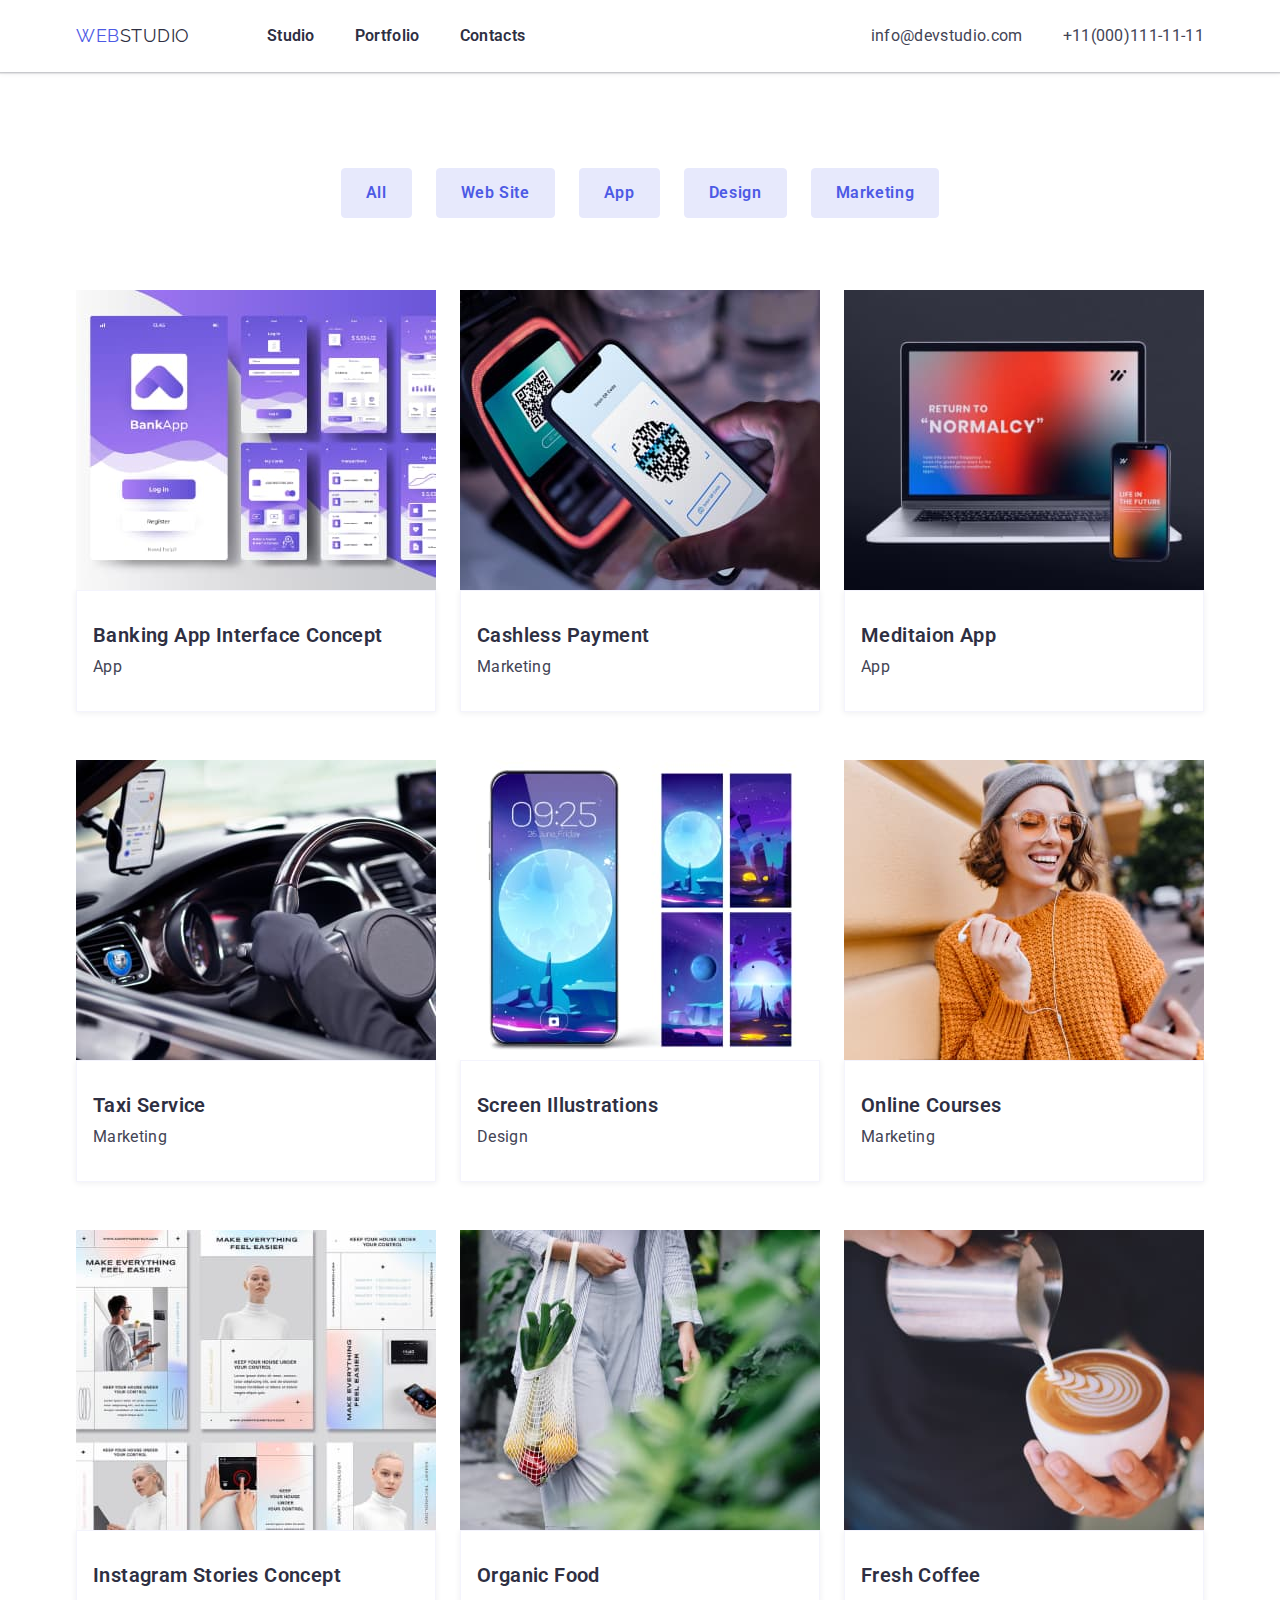
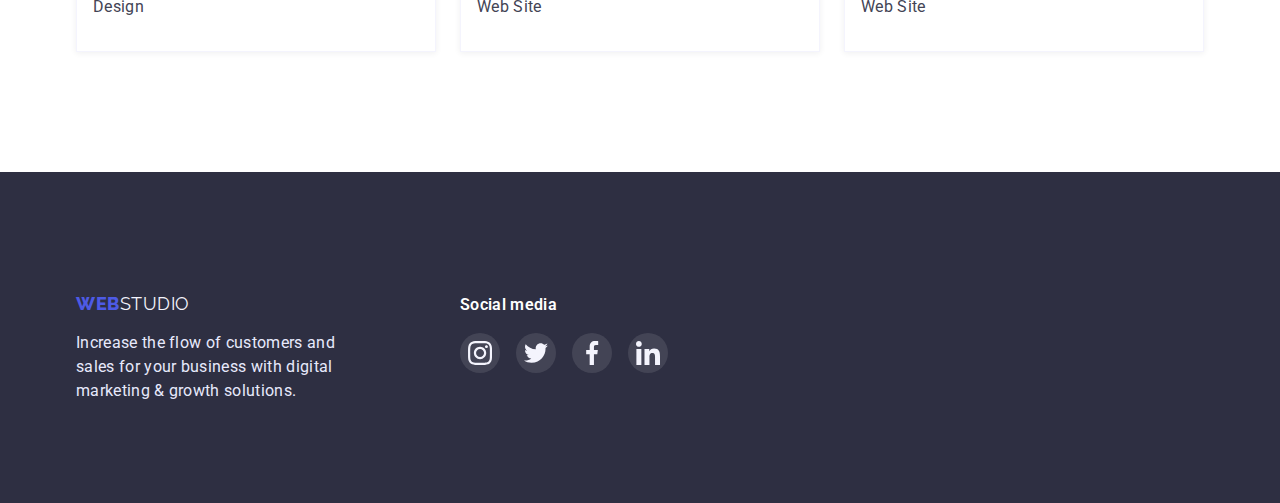
==== portfolio.html @ 5d1cfb2c "Initial commit" ====
<!DOCTYPE html>
<html lang="en">
<head>
    <meta charset="UTF-8">
    <meta http-equiv="X-UA-Compatible" content="IE=edge">
    <meta name="viewport" content="width=device-width, initial-scale=1.0">
    <title>Portfolio</title>
    <link href="https://fonts.googleapis.com/css2?family=Raleway:wght@700&family=Roboto:wght@400;500;700;900&display=swap" rel="stylesheet">
    <link rel="stylesheet" href="https://cdn.jsdelivr.net/npm/modern-normalize@1.1.0/modern-normalize.min.css">
    <link rel="stylesheet" href="./css/styles.css">
</head>
<body>
    <header class="header-page">
        <div class="container page-header-container">
            <nav class="nav">
                <a href="index.html" class="logo"><span class="logo-web">WEB</span>STUDIO</a>
                <ul class="site-nav list">
                    <li class="navigation"><a href="./index.html" class="link current">Studio</a></li>
                    <li class="navigation"><a href="./portfolio.html" class="link">Portfolio</a></li>
                    <li class="navigation"><a href=""class="link">Contacts</a></li>
                </ul>
            </nav>
            <ul class="contact list">
                <li class="adress"><a href="mailto:info@devstudio.com" class="contacts">info@devstudio.com</a></li>
                <li class="adress"><a href="tel:+11(000)111-11-11" class="contacts">+11(000)111-11-11</a></li>
            </ul>
        </div>
    </header>
    <main>
        <section class="section-portfolio">
            <div class="container">
                <ul class="button-nav list">
                    <li class="prim">
                        <button type="button" class="button prim">All</button>
                    </li>
                    <li class="prim">
                        <button type="button" class="button prim">Web Site</button>
                    </li>
                    <li class="prim">
                        <button type="button" class="button prim">App</button>
                    </li>
                    <li class="prim">
                        <button type="button" class="button prim">Design</button>
                    </li>
                    <li class="prim">
                        <button type="button" class="button prim">Marketing</button>
                    </li>
                </ul>
        
                <ul class="cards-img list">
                    <li class="cards">
                        <a href="" class="portfolio-link">
                            <img class="portfolio-images" src="./images/img (1).jpg" alt="Banking App Interface Concept" width="360" height="300"/>
                            <div class="cards-portfolio">
                                <h3 class="title">Banking App Interface Concept</h3>
                                <p class="text">App</p>
                            </div>
                        </a>
                    </li>
                    <li class="cards">
                        <a href="" class="portfolio-link">
                            <img class="portfolio-images" src="./images/img (2).jpg" alt="Cashless Payment" width="360" height="300"/>
                            <div class="cards-portfolio">
                                <h3 class="title">Cashless Payment</h3>
                                <p class="text">Marketing</p>
                            </div>    
                        </a>
                    </li>
                    <li class="cards">
                        <a href="" class="portfolio-link">
                            <img class="portfolio-images" src="./images/img (3).jpg" alt="Meditaion App" width="360" height="300"/>
                            <div class="cards-portfolio">
                                <h3 class="title">Meditaion App</h3>
                                <p class="text">App</p>
                            </div>
                        </a>
                    </li>
                    <li class="cards">
                        <a href="" class="portfolio-link">
                            <img class="portfolio-images" src="./images/img (4).jpg" alt="Taxi Service" width="360" height="300"/>
                            <div class="cards-portfolio">
                                <h3 class="title">Taxi Service</h3>
                                <p class="text">Marketing</p>
                            </div>
                        </a>
                    </li>
                    <li class="cards">
                        <a href="" class="portfolio-link">
                            <img class="portfolio-images" src="./images/img (5).jpg" alt="Screen Illustrations" width="360" height="300"/>
                            <div class="cards-portfolio">
                                <h3 class="title">Screen Illustrations</h3>
                                <p class="text">Design</p>
                            </div>    
                        </a>
                    </li>
                    <li class="cards">
                        <a href="" class="portfolio-link">
                            <img class="portfolio-images" src="./images/img (6).jpg" alt="Online Courses" width="360" height="300"/>
                            <div class="cards-portfolio">
                                <h3 class="title">Online Courses</h3>
                                <p class="text">Marketing</p>
                            </div>
                        </a>
                    </li>
                    <li class="cards">
                        <a href="" class="portfolio-link">
                            <img class="portfolio-images" src="./images/img (7).jpg" alt="Instagram Stories Concept" width="360" height="300"/>
                            <div class="cards-portfolio">
                                <h3 class="title">Instagram Stories Concept</h3>
                                <p class="text">Design</p>
                            </div>
                        </a>
                    </li>
                    <li class="cards">
                        <a href="" class="portfolio-link">
                            <img class="portfolio-images" src="./images/img (8).jpg" alt="Organic Food" width="360" height="300"/>
                            <div class="cards-portfolio">
                                <h3 class="title">Organic Food</h3>
                                <p class="text">Web Site</p>
                            </div>    
                        </a>
                    </li>
                    <li class="cards">
                        <a href="" class="portfolio-link">
                            <img class="portfolio-images" src="./images/img (9).jpg" alt="Fresh Coffee" width="360" height="300"/>
                            <div class="cards-portfolio">
                                <h3 class="title">Fresh Coffee</h3>
                                <p class="text">Web Site</p>
                            </div>    
                        </a>
                    </li>
                </ul>
            </div>
        </section>
    </main>
    <!--Footer-->
    <footer class="footer">
        <div class="footer-position container">
            <div>
                <a href="index.html" class="logo-footer"><span class="logo-web-footer">WEB</span>STUDIO</a>
                <p class="footer-text">
                    Increase the flow of customers and sales for your business with digital marketing & growth solutions.
                </p>
            </div>
        
            <div class="footer-link"> 
                <h4 class="social-media">Social media</h4>
                <ul class="footer-media list">
                    <li class="footer-list-item">
                        <a href class="footer-list-link">
                            <svg class="footer-list-icon" width="24" height="24">
                                <use href="./images/icons.svg#icon-instagram"></use>
                            </svg>
                        </a>
                    </li>
                    <li class="footer-list-item">
                        <a href class="footer-list-link">
                            <svg class="footer-list-icon" width="24" height="24">
                                <use href="./images/icons.svg#icon-twitter"></use>
                            </svg>
                        </a>
                    </li>
                    <li class="footer-list-item">
                        <a href class="footer-list-link">
                            <svg class="footer-list-icon" width="24" height="24">
                                <use href="./images/icons.svg#icon-facebook"></use>
                            </svg>
                        </a>
                    </li>
                    <li class="footer-list-item">
                        <a href class="footer-list-link">
                            <svg class="footer-list-icon" width="24" height="24">
                                <use href="./images/icons.svg#icon-linkedin"></use>
                            </svg>
                        </a>
                    </li>
                </ul>
            </div>
        </div>
    </footer>
    </div>
</body>
</html>
---- css/styles.css ----
:root {
    --primary-text-color:#434455;
    --navy-blue-color:#2E2F42;
    --accent-color:#4D5AE5;
    --primary-bg-color:#FFFFFF;
    --cloud-color: #F4F4FD;
    --color-button: #404BBF;
    --color-conflower: #E7E9FC;
    --color-slate: #8E8F99;
}
h1,h2,h3,p {
    margin-bottom: 0;
    margin-top: 0;
}
ul {
    margin-bottom: 0;
    margin-top: 0;
    padding-left: 0;
}
.botton {
    cursor: pointer;
}
body {
    background-color: var(--primary-bg-color);
    color: var(--primary-text-color);
    font-family: Roboto, sans-serif;
}
.container {
    width: 1158px;
    padding-left: 15px;
    padding-right: 15px;
    margin-left: auto;
    margin-right: auto;
}
.header-page {
    padding-top: 24px;
    padding-bottom: 24px;
    box-shadow: 0px 2px 1px rgba(46, 47, 66, 0.08), 0px 1px 1px rgba(46, 47, 66, 0.16), 0px 1px 6px rgba(46, 47, 66, 0.08);
}
.page-header-container {
    display: flex;
    align-items: center;
    justify-content: space-between;
}
.nav {
    display: flex;
    align-items: center;
}
.site-nav {
    display: flex;
    align-items: center;
}
.navigation:not(:last-child) {
    margin-right: 40px;
}
.adress:not(:last-child) {
    margin-right: 40px;
}
.contact {
    display: flex;
    margin-left: auto;
}
.logo {
    color: var(--navy-blue-color);
    font-family: Raleway, sans-serif;
    font-size: 18px;
    line-height: 1.33;
    letter-spacing: 0.03em;
    text-decoration: none;
    margin-right: 77px;
}
.logo-web {
    color: var(--accent-color);
    font-family: Raleway, sans-serif;
    font-size: 18px;
    line-height: 1.33;
    letter-spacing: 0.03em;
}
.list {
    list-style: none;
}
.img {
    display: block;
}
.site-nav .link {
    color: var(--navy-blue-color);
    text-decoration: none;
    font-weight: 600;
    font-size: 16px;
    line-height: 1.5;
    letter-spacing: 0.02em;
}
.site-nav .link:hover,
.site-nav .link:focus {
    color: var(--primary-text-color);
    font-weight: 600;
    font-size: 16px;
    line-height: 1.5;
    text-decoration: none;
    letter-spacing: 0.02em;
}
.site-nav .link:active {
    color: var(--accent-color);
    font-weight: 600;
    font-size: 16px;
    line-height: 1.5;
    text-decoration: none;
    letter-spacing: 0.02em;

}
.contact .contacts {
    color: var(--primary-text-color);
    text-decoration: none;
    font-weight: 400;
    font-size: 16px;
    line-height: 1.5;
    letter-spacing: 0.02em;
}
.contact .contacts:hover,
.contact .contacts:focus {
    color: var(--primary-text-color);
    text-decoration: none;
    font-weight: 400;
    font-size: 16px;
    line-height: 1.5;
    letter-spacing: 0.02em;
}
.contact .contacts:active {
    color: var(--accent-color);
    text-decoration: none;
    font-weight: 400;
    font-size: 16px;
    line-height: 1.5;
    letter-spacing: 0.02em;
}
.hero {
    text-align: center;
    padding-top: 192px;
    padding-bottom: 192px;
    height: 603px;
    max-width: 1600px;
    margin-left: auto;
    margin-right: auto;
    background-image: linear-gradient(rgba(46, 47, 66, 0.7), rgba(46, 47, 66, 0.7)),
    url(../images/people-office\ 1.jpg);
    background-position: center;
    background-repeat: no-repeat;
    background-size: auto;
    background-color: var(--navy-blue-color);
}

.hero-title {
    color: var(--primary-bg-color);
    font-weight: 600;
    font-size: 56px;
    line-height: 1.07;
    letter-spacing: 0.02em;
    margin-bottom: 48px;
}
.button.primary {
    background-color: var(--accent-color);
    color: var(--primary-bg-color);
    font-weight: 600;
    font-size: 16px;
    line-height: 1.19;
    align-items: center;
    letter-spacing: 0.04em;
    font-family: inherit;
    border-radius: 4px;
    padding: 16px 32px;
    min-width: 170px;
    display: inline-block;
    border: 1px solid transparent;
}
.button.primary:hover,
.button.primary:focus {
    background-color: var(--accent-color);
    color: var(--primary-bg-color);
    font-weight: 600;
    font-size: 16px;
    line-height: 1.19;
    align-items: center;
    letter-spacing: 0.04em;
    font-family: inherit
}
.button.primary:active {
    background: var(--color-button);
    color: var(--primary-bg-color);
    font-weight: 600;
    font-size: 16px;
    line-height: 1.19;
    align-items: center;
    letter-spacing: 0.04em;
    font-family: inherit
}
.section-team {
    background:var(--cloud-color);
    padding-top: 120px;
    padding-bottom: 120px;
}
.title {
    font-weight: 600;
    font-size: 20px;
    line-height: 1.2;
    letter-spacing: 0.02em;
    color: var(--navy-blue-color);
    margin-bottom: 8px;
}
.section-placeholder {
    padding-bottom: 120px;
}
.section-benefits .title {
    color: var(--navy-blue-color);
    font-weight: 600;
    font-size: 20px;
    line-height: 1.2;
    letter-spacing: 0.02em;
}
.section-benefits {
    padding-top: 120px;
    padding-bottom: 120px;
    display: flex;
    justify-content: space-between;
    flex-wrap: wrap;
}
.section-title {
    color: var(--navy-blue-color);
    font-weight: 600;
    font-size: 36px;
    line-height: 1.11;
    text-align: center;
    letter-spacing: 0.02em;
    text-transform: capitalize;
    padding-bottom: 72px;
}
.card-text-title {
    padding-top: 32px;
    padding-bottom: 32px;
    padding-left: 16px;
    padding-right: 16px;
    background:var(--primary-bg-color);
    border-radius: 0px 0px 4px 4px;

}
.our-team {
    box-shadow: 0px 1px 6px rgba(46, 47, 66, 0.08), 0px 1px 1px rgba(46, 47, 66, 0.16), 0px 2px 1px rgba(46, 47, 66, 0.08);
}
.placeholder {
    display: flex;
    justify-content: space-between;  
}
.examples {
    display: flex;
    flex-wrap: wrap;
    border: 1px solid var(--color-conflower);
}
.feature-list {
    display: flex;
    flex-wrap: wrap;
    column-gap: 24px;
}

.benefits {
    display: flex;
    column-gap: 24px;
}
.item {
    flex-basis: calc((100% - 72px) / 4);
}

.benefits .title {
    align-items: center;
}

.benefits .title,
.feature-list .title {
    color: var(--navy-blue-color);
    font-weight: 600;
    font-size: 20px;
    line-height: 1.2;
    letter-spacing: 0.02em;
}
.feature-list .title {
    text-align: center;
}
.item-icon-benefits {
    display: flex;
    align-items: center;
    justify-content: center;
    width: 264px;
    height: 112px;
    background: var(--cloud-color);
    border-radius: 4px;
    margin-bottom: 8px;
}

.benefits .text,
.feature-list .text {
    color: var(--primary-text-color);
    font-weight: 400;
    font-size: 16px;
    line-height: 1.5;
    letter-spacing: 0.02em;
}
.feature-list .text {
    text-align: center;
}
.social-list-link {
    display: flex;
    justify-content: center;
    align-items: center;
    width: 40px;
    height: 40px;
    border-radius: 50%;
    background-color: var(--accent-color);
}
.social-list {
    display: flex;
    justify-content:center;
    gap: 24px;
}
.social-list-icon {
    fill: var(--cloud-color);
}
.text-card {
    font-weight: 400;
    font-size: 16px;
    line-height: 1.5;
    text-align: center;
    letter-spacing: 0.02em;
    color: var(--primary-text-color);
    margin-bottom: 12px;
}
.cards-img {
    display: flex;
    flex-wrap: wrap;
    margin-top: -48px;
    margin-left: -24px;
}
.cards {
    flex-basis: calc(100%/3 - 48px);
    margin-top: 48px;
    margin-left: 24px;
}
.portfolio-link:hover,
.portfolio-link:focus {
    box-shadow: 0px 1px 6px rgba(46, 47, 66, 0.08);
}
.cards-portfolio {
    padding-top: 32px;
    padding-bottom: 32px;
    padding-left: 16px;
    background:var(--primary-bg-color);
    border: 0.5px solid #F4F4FD;
    box-shadow: 0px 1px 6px rgba(46, 47, 66, 0.08);
}
.portfolio-link {
    text-decoration: none;
    display: block;
}
.portfolio-images,
.studio-images {
    display: block;
}
.cards-img .title {
    color: var(--navy-blue-color);
    font-weight: 600;
    font-size: 20px;
    line-height: 1.2;
    letter-spacing: 0.02em;
} 
.cards-img .text {
    color: var(--primary-text-color);
    font-weight: 400;
    font-size: 16px;
    line-height: 1.5;
    letter-spacing: 0.02em;
}
.section-portfolio {
    padding-top: 96px;
    padding-bottom: 120px;
}
.button-nav {
    display: flex;
    text-align: center;
    justify-content: center;
    margin-bottom: 72px;
}
.prim:not(:last-child) {
    margin-right: 24px;
}
.button.prim {
    background-color: var(--color-conflower);
    color: var(--accent-color);
    font-weight: 600;
    font-size: 16px;
    line-height: 1.5;
    letter-spacing: 0.04em;
    border-radius: 4px;
    padding: 12px 24px;
    min-width: 69px;
    display: inline-block;
    text-align: center;
    border: 1px solid var(--color-conflower);
}
.button.prim:hover,
.button.prim:focus {
    background-color: var(--accent-color);
    color: var(--primary-bg-color);
    font-weight: 600;
    font-size: 16px;
    line-height: 1.5;
    letter-spacing: 0.04em;
    border: 1px solid transparent;
    box-shadow: 0px 3px 1px rgba(0, 0, 0, 0.1), 0px 2px 1px rgba(0, 0, 0, 0.08), 0px 2px 2px rgba(0, 0, 0, 0.12);
}

.customers {
    padding-top: 120px;
    padding-bottom: 120px;
}
.customers-title {
    font-weight: 700;
    font-size: 36px;
    line-height: 1.17;
    text-align: center;
    letter-spacing: 0.03em;
    color: var(--navy-blue-color);
    margin-bottom: 72px;
}
.customers-items {
    display: flex;
    justify-content:center;
    gap: 24px;
}
.customers-items-icons {
    display: flex;
    align-items: center;
    justify-content: center;
    width: 168px;
    height: 88px;
    border: 1px solid var(--color-slate);
    border-radius: 4px;
}
.customers-items-icons:hover,
.customers-items-icons:focus {
    display: flex;
    align-items: center;
    justify-content: center;
    width: 168px;
    height: 88px;
    outline: 1px solid var(--accent-color);
    border-radius: 4px;
}
.customers-icons {
    fill: currentColor;
}
.customers-icons:hover,
.customers-icons:focus {
    fill: var(--accent-color);
}

.footer {
    background-color: var(--navy-blue-color);
    padding-top: 100px;
    padding-bottom: 100px;
}
.logo-footer {
    color: var(--cloud-color);
    font-family: Raleway, sans-serif;
    font-size: 18px;
    line-height: 1.16;
    text-decoration: none;
    letter-spacing: 0.03em;
    margin-bottom: 16px;
    display: block;
}
.logo-web-footer {
    color: var(--accent-color);
    font-family: Raleway, sans-serif;
    font-weight: 800;
    font-size: 18px;
    line-height: 1.16;
    letter-spacing: 0.03em;
    margin-bottom: 16px;
}
.footer-text {
    color: var(--color-conflower);
    font-weight: 400;
    font-size: 16px;
    line-height: 1.5;
    letter-spacing: 0.02em;
    width: 264px;
    margin-right: 120px;
}
.footer-position {
    display: flex;
    align-items: baseline;
    
}   
.social-media {
    font-family: 'Roboto';
    font-style: normal;
    font-weight: 600;
    font-size: 16px;
    line-height: 1.5;
    letter-spacing: 0.02em;
    color: var(--primary-bg-color);
    margin-bottom: 16px;

}
.footer-media {
    display: flex;
    justify-content: space-between;
    gap: 16px;
}
.footer-list-icon {
    fill: var(--cloud-color);
}
.footer-list-link {
    display: flex;
    justify-content: center;
    align-items: center;
    width: 40px;
    height: 40px;
    border-radius: 50%;
    background-color: #FFFFFF1A;
}
.footer-list-icon:hover,
.footer-list-icon:focus {
    fill: var(--cloud-color);
}
.footer-list-link:hover,
.footer-list-link:focus {
    display: flex;
    justify-content: center;
    align-items: center;
    width: 40px;
    height: 40px;
    border-radius: 50%;
    background-color: #31D0AA;
}
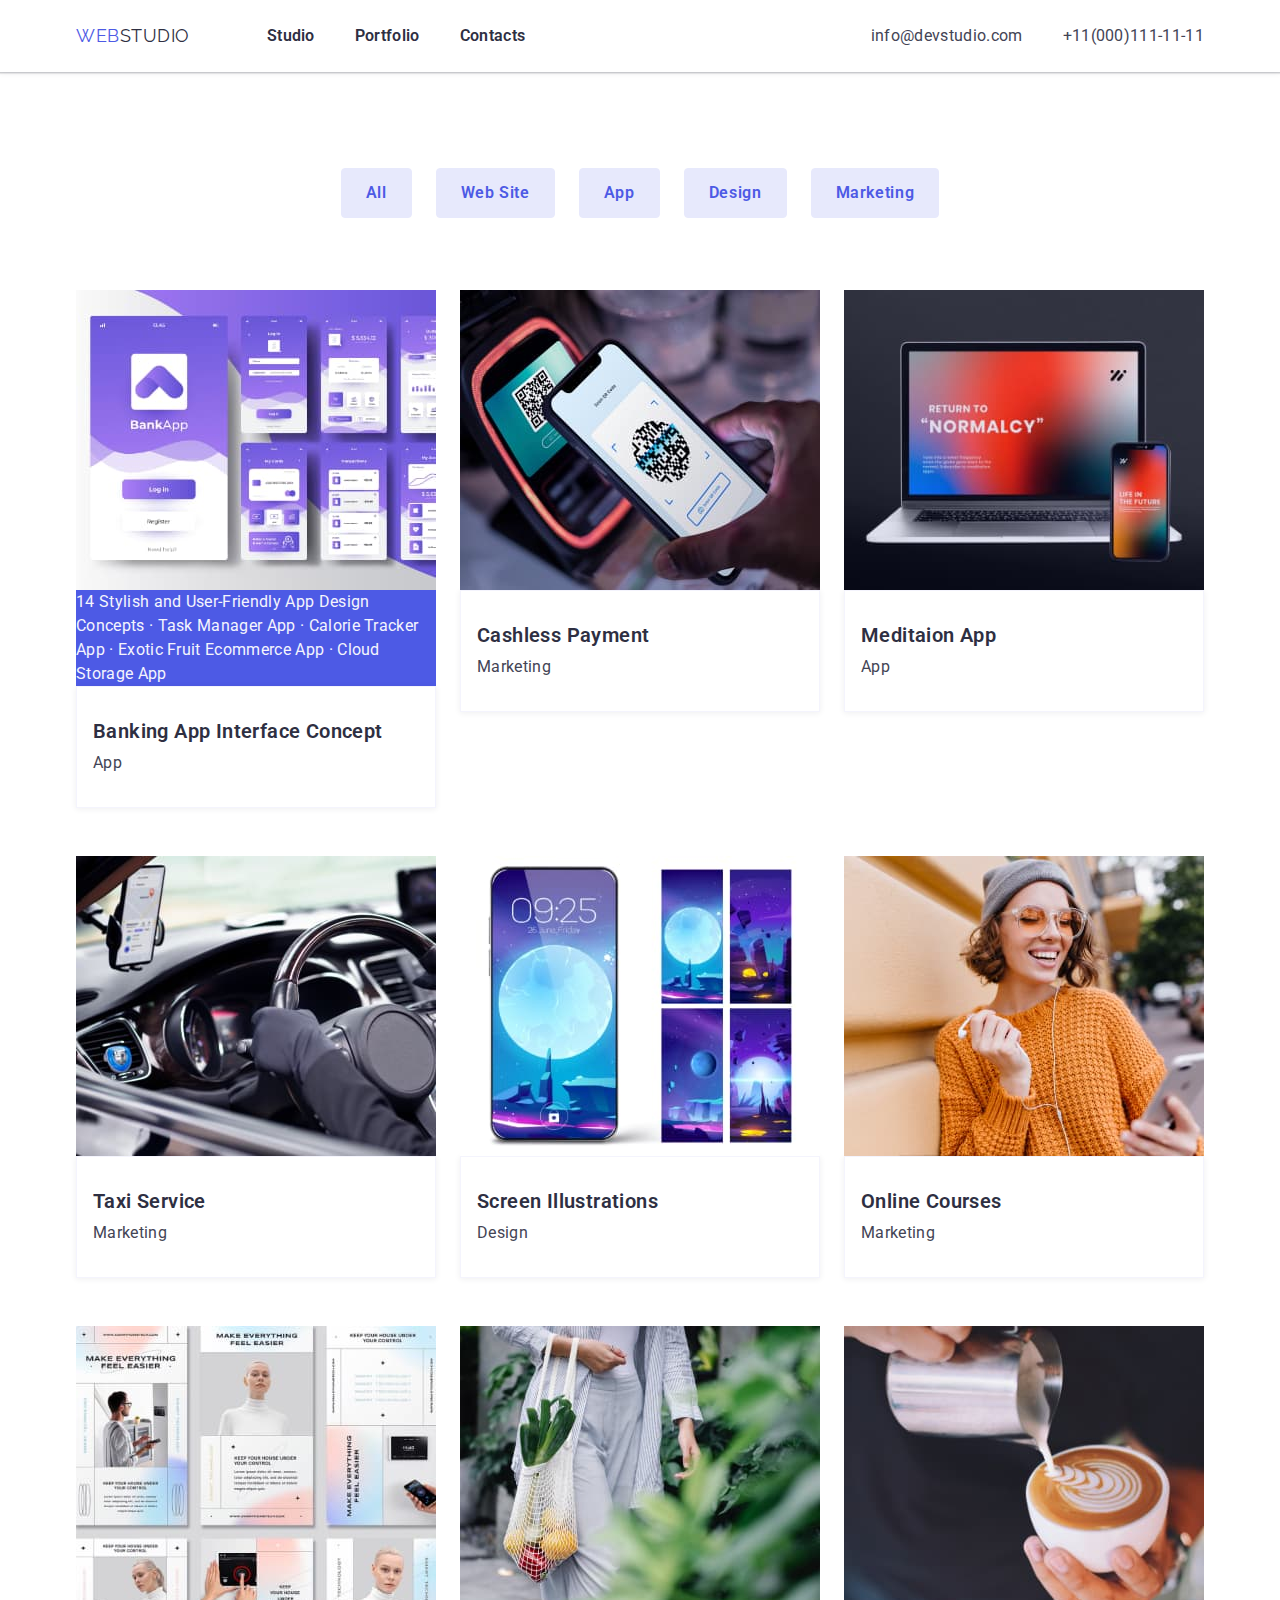
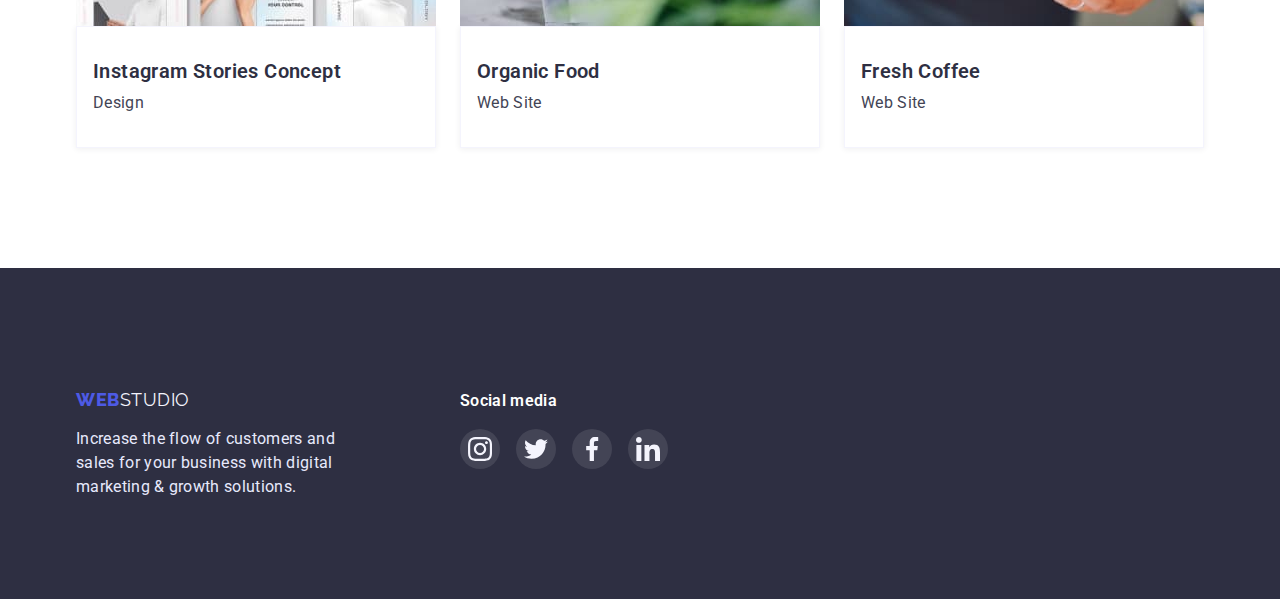
==== commit 000248e3: "overlay" ====
--- a/portfolio.html
+++ b/portfolio.html
@@ -51,6 +51,9 @@
                     <li class="cards">
                         <a href="" class="portfolio-link">
                             <img class="portfolio-images" src="./images/img (1).jpg" alt="Banking App Interface Concept" width="360" height="300"/>
+                            <p class="overlay">
+                                14 Stylish and User-Friendly App Design Concepts · Task Manager App · Calorie Tracker App · Exotic Fruit Ecommerce App · Cloud Storage App
+                            </p>
                             <div class="cards-portfolio">
                                 <h3 class="title">Banking App Interface Concept</h3>
                                 <p class="text">App</p>
--- a/css/styles.css
+++ b/css/styles.css
@@ -89,6 +89,7 @@
     font-size: 16px;
     line-height: 1.5;
     letter-spacing: 0.02em;
+    transition: transform 250ms cubic-bezier(0.4, 0, 0.2, 1);
 }
 .site-nav .link:hover,
 .site-nav .link:focus {
@@ -115,6 +116,8 @@
     font-size: 16px;
     line-height: 1.5;
     letter-spacing: 0.02em;
+    transition: transform 250ms cubic-bezier(0.4, 0, 0.2, 1);
+
 }
 .contact .contacts:hover,
 .contact .contacts:focus {
@@ -171,7 +174,9 @@
     min-width: 170px;
     display: inline-block;
     border: 1px solid transparent;
-}
+    transition: transform 250ms cubic-bezier(0.4, 0, 0.2, 1);
+}
+
 .button.primary:hover,
 .button.primary:focus {
     background-color: var(--accent-color);
@@ -342,6 +347,11 @@
     margin-top: 48px;
     margin-left: 24px;
 }
+.portfolio-link {
+    text-decoration: none;
+    display: block;
+    transition: transform 250ms cubic-bezier(0.4, 0, 0.2, 1);
+}
 .portfolio-link:hover,
 .portfolio-link:focus {
     box-shadow: 0px 1px 6px rgba(46, 47, 66, 0.08);
@@ -354,13 +364,21 @@
     border: 0.5px solid #F4F4FD;
     box-shadow: 0px 1px 6px rgba(46, 47, 66, 0.08);
 }
-.portfolio-link {
-    text-decoration: none;
-    display: block;
-}
+
 .portfolio-images,
 .studio-images {
     display: block;
+}
+.overlay {
+    background-color: var(--accent-color);
+    font-family: 'Roboto';
+    font-style: normal;
+    font-weight: 400;
+    font-size: 16px;
+    line-height: 1.5;
+    letter-spacing: 0.02em;
+    color: var(--cloud-color);
+
 }
 .cards-img .title {
     color: var(--navy-blue-color);
@@ -402,6 +420,7 @@
     display: inline-block;
     text-align: center;
     border: 1px solid var(--color-conflower);
+    transition: transform 250ms cubic-bezier(0.4, 0, 0.2, 1);
 }
 .button.prim:hover,
 .button.prim:focus {
@@ -441,6 +460,7 @@
     height: 88px;
     border: 1px solid var(--color-slate);
     border-radius: 4px;
+    transition: transform 250ms cubic-bezier(0.4, 0, 0.2, 1);
 }
 .customers-items-icons:hover,
 .customers-items-icons:focus {
@@ -454,6 +474,7 @@
 }
 .customers-icons {
     fill: currentColor;
+    transition: transform 250ms cubic-bezier(0.4, 0, 0.2, 1);
 }
 .customers-icons:hover,
 .customers-icons:focus {
@@ -516,6 +537,8 @@
 }
 .footer-list-icon {
     fill: var(--cloud-color);
+    transition: transform 250ms cubic-bezier(0.4, 0, 0.2, 1);
+    
 }
 .footer-list-link {
     display: flex;
@@ -525,6 +548,7 @@
     height: 40px;
     border-radius: 50%;
     background-color: #FFFFFF1A;
+    transition: transform 250ms cubic-bezier(0.4, 0, 0.2, 1);
 }
 .footer-list-icon:hover,
 .footer-list-icon:focus {
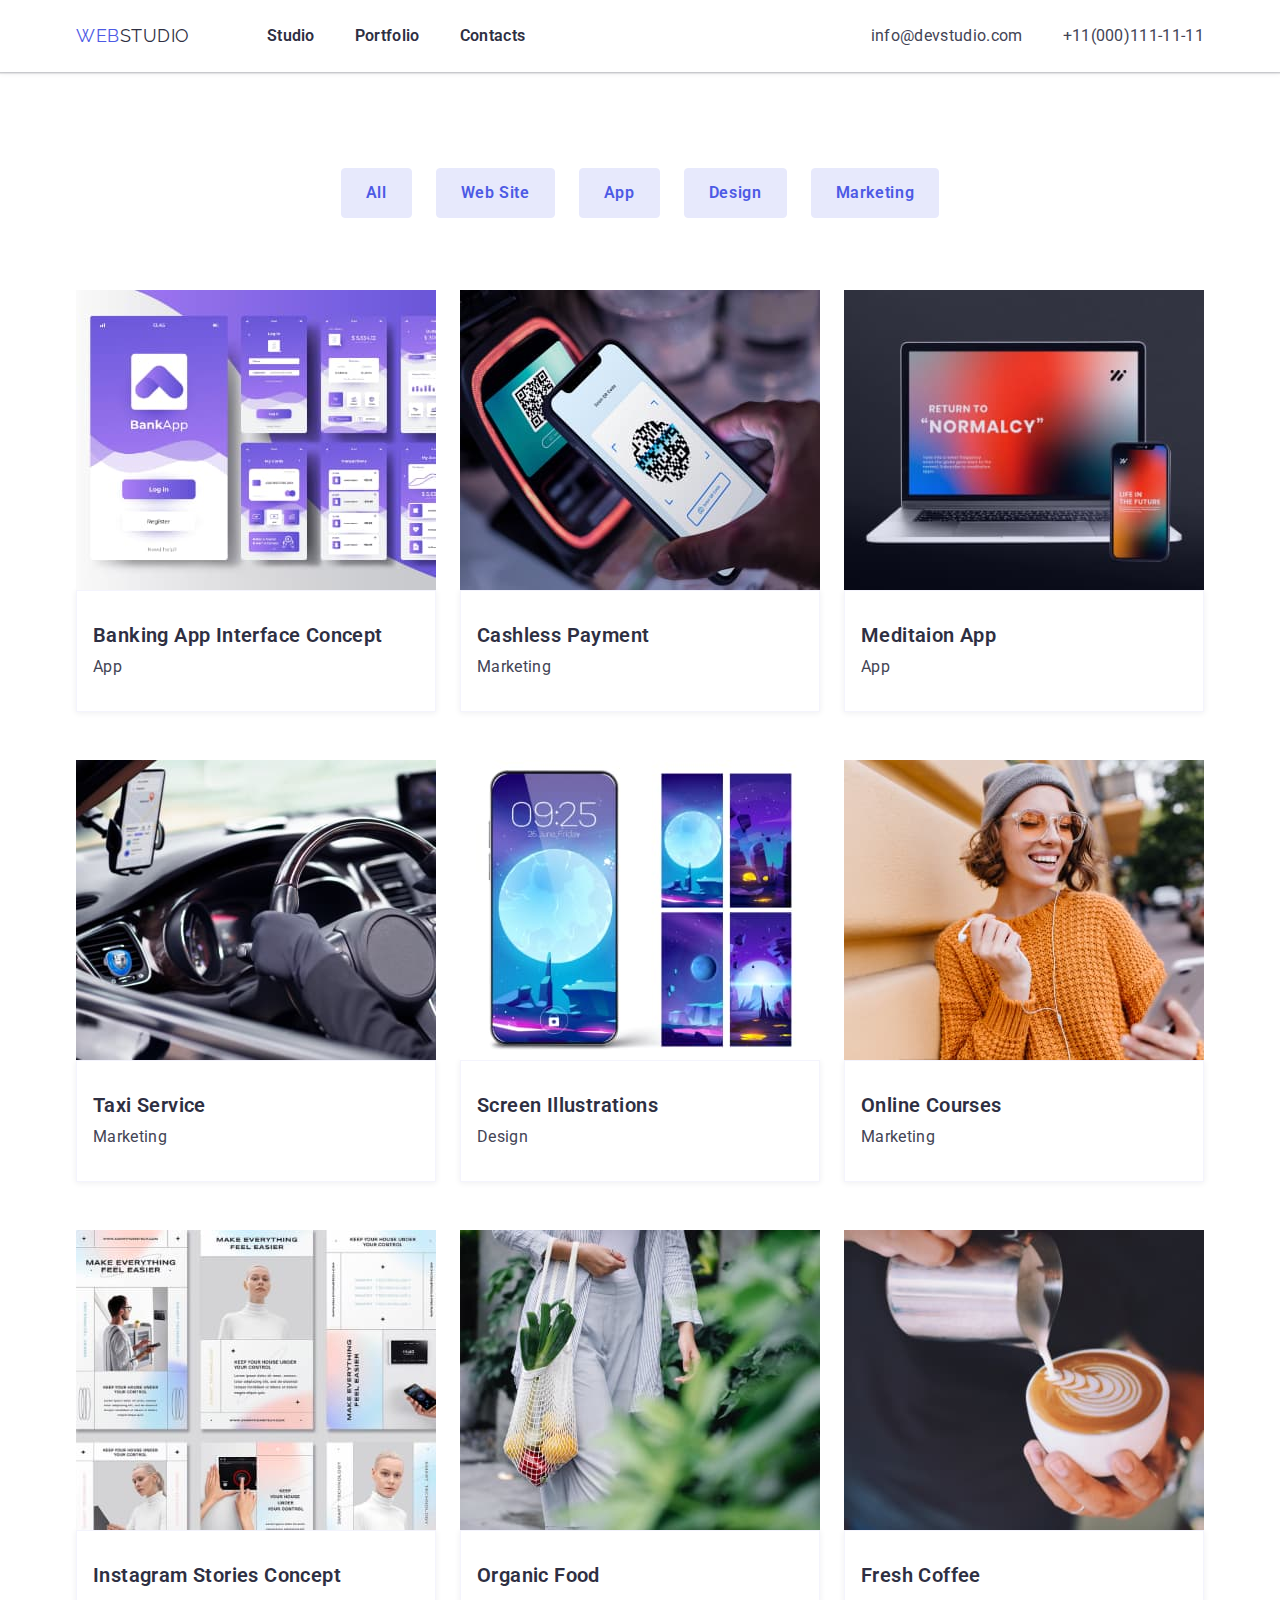
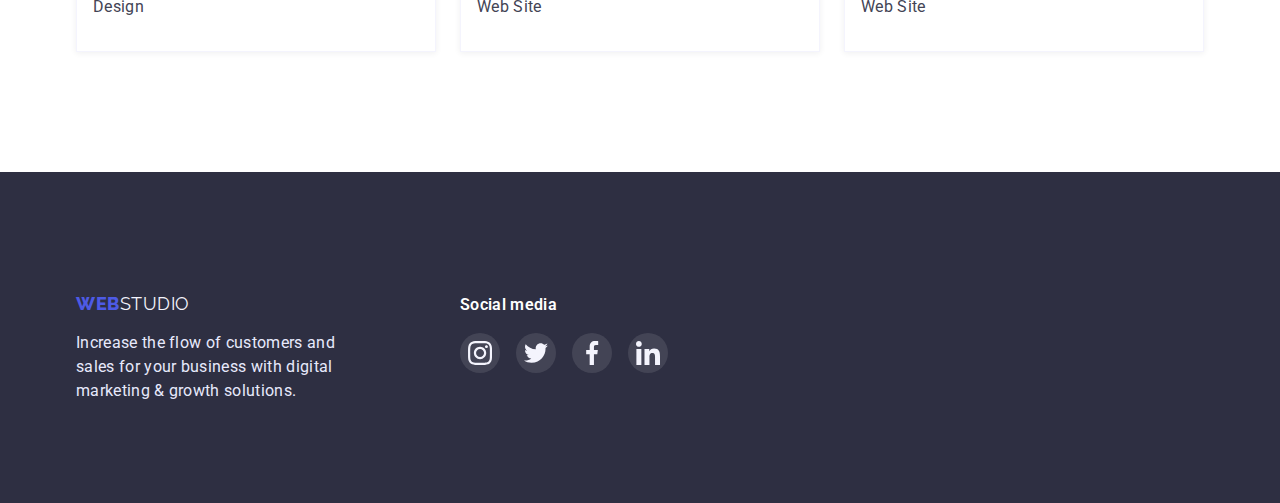
==== commit 8226b4a3: "overlay" ====
--- a/portfolio.html
+++ b/portfolio.html
@@ -50,10 +50,12 @@
                 <ul class="cards-img list">
                     <li class="cards">
                         <a href="" class="portfolio-link">
-                            <img class="portfolio-images" src="./images/img (1).jpg" alt="Banking App Interface Concept" width="360" height="300"/>
-                            <p class="overlay">
-                                14 Stylish and User-Friendly App Design Concepts · Task Manager App · Calorie Tracker App · Exotic Fruit Ecommerce App · Cloud Storage App
-                            </p>
+                            <div class="portfolio-img-wrapper">
+                                <img class="portfolio-images" src="./images/img (1).jpg" alt="Banking App Interface Concept" width="360" height="300"/>
+                                <p class="overlay">
+                                    14 Stylish and User-Friendly App Design Concepts · Task Manager App · Calorie Tracker App · Exotic Fruit Ecommerce App · Cloud Storage App
+                                </p>
+                            </div>
                             <div class="cards-portfolio">
                                 <h3 class="title">Banking App Interface Concept</h3>
                                 <p class="text">App</p>
@@ -62,7 +64,12 @@
                     </li>
                     <li class="cards">
                         <a href="" class="portfolio-link">
-                            <img class="portfolio-images" src="./images/img (2).jpg" alt="Cashless Payment" width="360" height="300"/>
+                            <div class="portfolio-img-wrapper">
+                                <img class="portfolio-images" src="./images/img (2).jpg" alt="Cashless Payment" width="360" height="300"/>
+                                <p class="overlay">
+                                    14 Stylish and User-Friendly App Design Concepts · Task Manager App · Calorie Tracker App · Exotic Fruit Ecommerce App · Cloud Storage App
+                                </p>
+                            </div>
                             <div class="cards-portfolio">
                                 <h3 class="title">Cashless Payment</h3>
                                 <p class="text">Marketing</p>
@@ -71,7 +78,12 @@
                     </li>
                     <li class="cards">
                         <a href="" class="portfolio-link">
-                            <img class="portfolio-images" src="./images/img (3).jpg" alt="Meditaion App" width="360" height="300"/>
+                            <div class="portfolio-img-wrapper">
+                                <img class="portfolio-images" src="./images/img (3).jpg" alt="Meditaion App" width="360" height="300"/>
+                                <p class="overlay">
+                                    14 Stylish and User-Friendly App Design Concepts · Task Manager App · Calorie Tracker App · Exotic Fruit Ecommerce App · Cloud Storage App
+                                </p>
+                            </div>
                             <div class="cards-portfolio">
                                 <h3 class="title">Meditaion App</h3>
                                 <p class="text">App</p>
@@ -80,7 +92,12 @@
                     </li>
                     <li class="cards">
                         <a href="" class="portfolio-link">
-                            <img class="portfolio-images" src="./images/img (4).jpg" alt="Taxi Service" width="360" height="300"/>
+                            <div class="portfolio-img-wrapper">
+                                <img class="portfolio-images" src="./images/img (4).jpg" alt="Taxi Service" width="360" height="300"/>
+                                <p class="overlay">
+                                    14 Stylish and User-Friendly App Design Concepts · Task Manager App · Calorie Tracker App · Exotic Fruit Ecommerce App · Cloud Storage App
+                                </p>
+                            </div>
                             <div class="cards-portfolio">
                                 <h3 class="title">Taxi Service</h3>
                                 <p class="text">Marketing</p>
@@ -89,7 +106,12 @@
                     </li>
                     <li class="cards">
                         <a href="" class="portfolio-link">
-                            <img class="portfolio-images" src="./images/img (5).jpg" alt="Screen Illustrations" width="360" height="300"/>
+                            <div class="portfolio-img-wrapper">
+                                <img class="portfolio-images" src="./images/img (5).jpg" alt="Screen Illustrations" width="360" height="300"/>
+                                <p class="overlay">
+                                    14 Stylish and User-Friendly App Design Concepts · Task Manager App · Calorie Tracker App · Exotic Fruit Ecommerce App · Cloud Storage App
+                                </p>
+                            </div>   
                             <div class="cards-portfolio">
                                 <h3 class="title">Screen Illustrations</h3>
                                 <p class="text">Design</p>
@@ -98,7 +120,12 @@
                     </li>
                     <li class="cards">
                         <a href="" class="portfolio-link">
-                            <img class="portfolio-images" src="./images/img (6).jpg" alt="Online Courses" width="360" height="300"/>
+                            <div class="portfolio-img-wrapper">
+                                <img class="portfolio-images" src="./images/img (6).jpg" alt="Online Courses" width="360" height="300"/>
+                                <p class="overlay">
+                                    14 Stylish and User-Friendly App Design Concepts · Task Manager App · Calorie Tracker App · Exotic Fruit Ecommerce App · Cloud Storage App
+                                </p>
+                            </div>
                             <div class="cards-portfolio">
                                 <h3 class="title">Online Courses</h3>
                                 <p class="text">Marketing</p>
@@ -107,7 +134,12 @@
                     </li>
                     <li class="cards">
                         <a href="" class="portfolio-link">
-                            <img class="portfolio-images" src="./images/img (7).jpg" alt="Instagram Stories Concept" width="360" height="300"/>
+                            <div class="portfolio-img-wrapper">
+                                <img class="portfolio-images" src="./images/img (7).jpg" alt="Instagram Stories Concept" width="360" height="300"/>
+                                <p class="overlay">
+                                    14 Stylish and User-Friendly App Design Concepts · Task Manager App · Calorie Tracker App · Exotic Fruit Ecommerce App · Cloud Storage App
+                                </p>
+                            </div>
                             <div class="cards-portfolio">
                                 <h3 class="title">Instagram Stories Concept</h3>
                                 <p class="text">Design</p>
@@ -116,7 +148,12 @@
                     </li>
                     <li class="cards">
                         <a href="" class="portfolio-link">
-                            <img class="portfolio-images" src="./images/img (8).jpg" alt="Organic Food" width="360" height="300"/>
+                            <div class="portfolio-img-wrapper">
+                                <img class="portfolio-images" src="./images/img (8).jpg" alt="Organic Food" width="360" height="300"/>
+                                <p class="overlay">
+                                    14 Stylish and User-Friendly App Design Concepts · Task Manager App · Calorie Tracker App · Exotic Fruit Ecommerce App · Cloud Storage App
+                                </p>
+                            </div>
                             <div class="cards-portfolio">
                                 <h3 class="title">Organic Food</h3>
                                 <p class="text">Web Site</p>
@@ -125,7 +162,12 @@
                     </li>
                     <li class="cards">
                         <a href="" class="portfolio-link">
-                            <img class="portfolio-images" src="./images/img (9).jpg" alt="Fresh Coffee" width="360" height="300"/>
+                            <div class="portfolio-img-wrapper">
+                                <img class="portfolio-images" src="./images/img (9).jpg" alt="Fresh Coffee" width="360" height="300"/>
+                                <p class="overlay">
+                                    14 Stylish and User-Friendly App Design Concepts · Task Manager App · Calorie Tracker App · Exotic Fruit Ecommerce App · Cloud Storage App
+                                </p>
+                            </div>
                             <div class="cards-portfolio">
                                 <h3 class="title">Fresh Coffee</h3>
                                 <p class="text">Web Site</p>
--- a/css/styles.css
+++ b/css/styles.css
@@ -347,14 +347,21 @@
     margin-top: 48px;
     margin-left: 24px;
 }
+
+
 .portfolio-link {
     text-decoration: none;
     display: block;
     transition: transform 250ms cubic-bezier(0.4, 0, 0.2, 1);
+    
 }
 .portfolio-link:hover,
 .portfolio-link:focus {
     box-shadow: 0px 1px 6px rgba(46, 47, 66, 0.08);
+}
+.portfolio-link:hover .overlay,
+.portfolio-link:focus .overlay {
+transform: translate(0, 0);
 }
 .cards-portfolio {
     padding-top: 32px;
@@ -369,7 +376,19 @@
 .studio-images {
     display: block;
 }
+.portfolio-img-wrapper {
+    position: relative;
+    overflow: hidden;
+}
 .overlay {
+    position: absolute;
+    top: 0;
+    left: 0;
+    width: 100%;
+    height: 100%;
+    overflow-y: scroll;
+    transform: translate(0, 100%);
+    transition: transform 250ms cubic-bezier(0.4, 0, 0.2, 1);
     background-color: var(--accent-color);
     font-family: 'Roboto';
     font-style: normal;
@@ -378,6 +397,10 @@
     line-height: 1.5;
     letter-spacing: 0.02em;
     color: var(--cloud-color);
+    padding-left: 32px;
+    padding-right: 32px;
+    padding-top: 40px;
+    padding-bottom: 164px;
 
 }
 .cards-img .title {
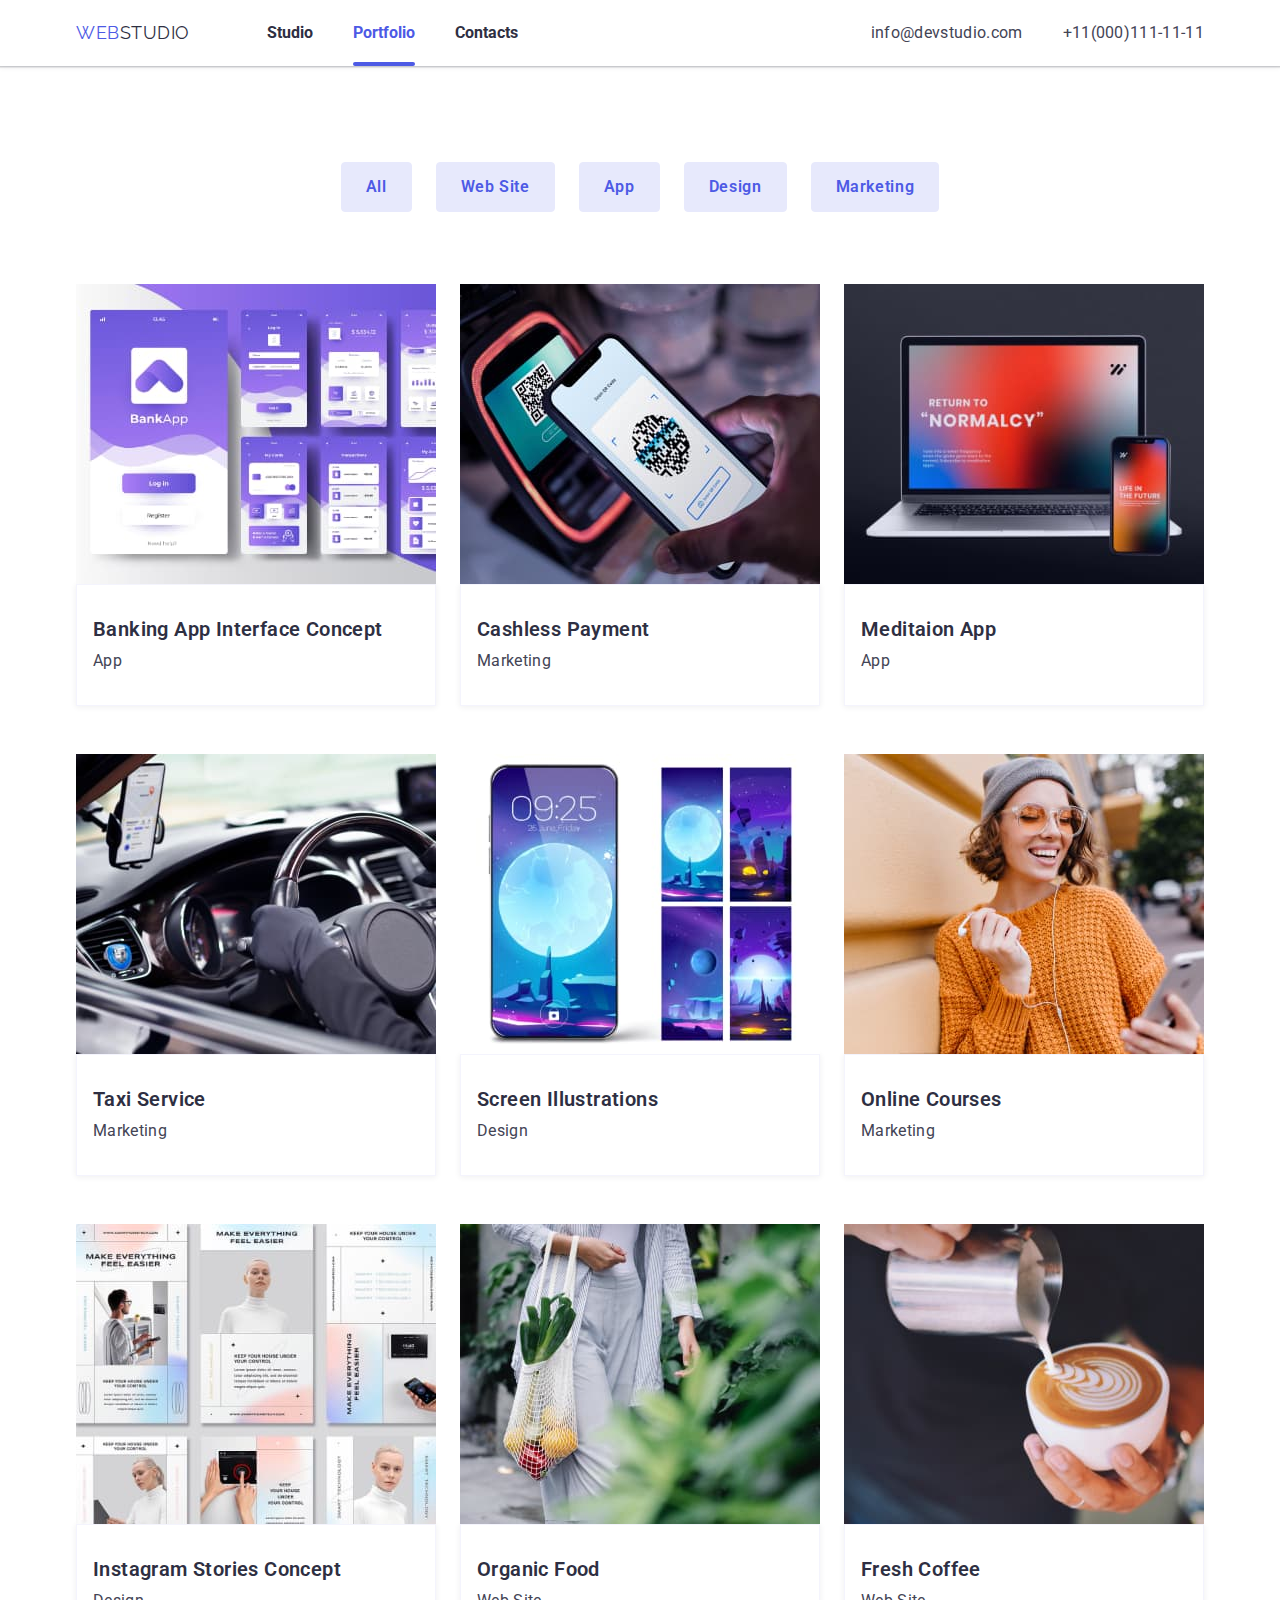
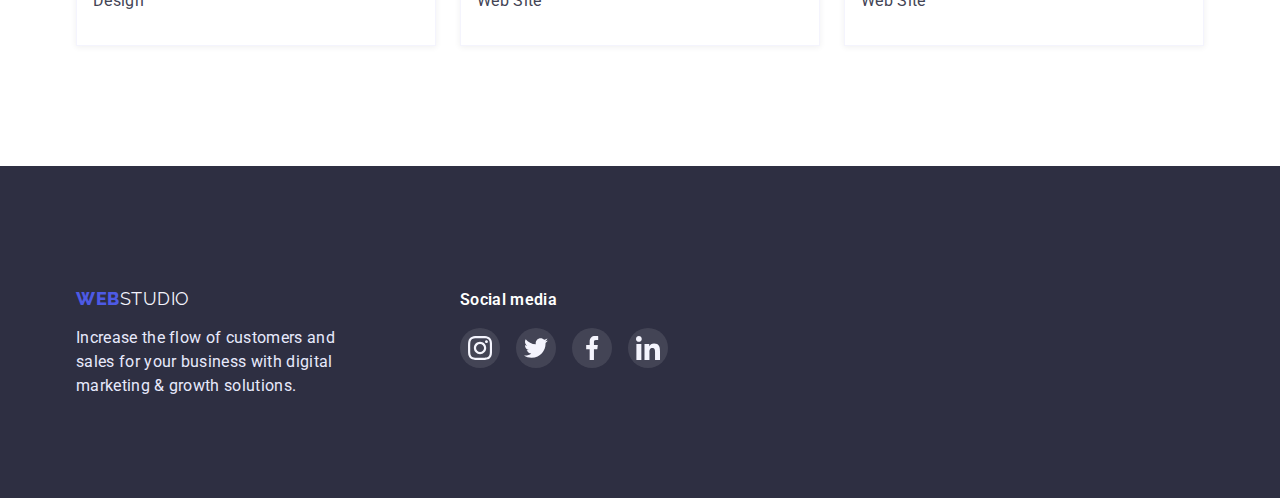
==== commit 1e0bef29: "opacity" ====
--- a/portfolio.html
+++ b/portfolio.html
@@ -15,9 +15,9 @@
             <nav class="nav">
                 <a href="index.html" class="logo"><span class="logo-web">WEB</span>STUDIO</a>
                 <ul class="site-nav list">
-                    <li class="navigation"><a href="./index.html" class="link current">Studio</a></li>
-                    <li class="navigation"><a href="./portfolio.html" class="link">Portfolio</a></li>
-                    <li class="navigation"><a href=""class="link">Contacts</a></li>
+                    <li class="navigation"><a href="./index.html" class="link-menu">Studio</a></li>
+                    <li class="navigation"><a href="./portfolio.html" class="link-menu current">Portfolio</a></li>
+                    <li class="navigation"><a href=""class="link-menu">Contacts</a></li>
                 </ul>
             </nav>
             <ul class="contact list">
--- a/css/styles.css
+++ b/css/styles.css
@@ -33,25 +33,57 @@
     margin-right: auto;
 }
 .header-page {
+    box-shadow: 0px 2px 1px rgba(46, 47, 66, 0.08), 0px 1px 1px rgba(46, 47, 66, 0.16), 0px 1px 6px rgba(46, 47, 66, 0.08);
+}
+.page-header-container {
+    display: flex;
+    align-items: center;
+    justify-content: space-between;
+}
+.nav {
+    display: flex;
+    align-items: center;
+}
+.site-nav {
+    display: flex;
+    align-items: center;
+    font-weight: 700;
+}
+.navigation:not(:last-child) {
+    margin-right: 40px;
+}
+.link-menu.current {
+    color: var(--accent-color);
+}
+.link-menu.current::after {
+    opacity: 1;
+}
+.link-menu {
+    color: var(--navy-blue-color);
+    position: relative;
+    display: block;
+    text-decoration: none;
     padding-top: 24px;
     padding-bottom: 24px;
-    box-shadow: 0px 2px 1px rgba(46, 47, 66, 0.08), 0px 1px 1px rgba(46, 47, 66, 0.16), 0px 1px 6px rgba(46, 47, 66, 0.08);
-}
-.page-header-container {
-    display: flex;
-    align-items: center;
-    justify-content: space-between;
-}
-.nav {
-    display: flex;
-    align-items: center;
-}
-.site-nav {
-    display: flex;
-    align-items: center;
-}
-.navigation:not(:last-child) {
-    margin-right: 40px;
+}
+.link-menu::after {
+    content: '';
+    position: absolute;
+    width: 100%;
+    height: 4px;
+    left: 0;
+    bottom: 0;
+    border-radius: 2px;
+    background-color: var(--accent-color);
+    display: block;
+    opacity: 0;
+    transition: opacity 250ms cubic-bezier(0.4, 0, 0.2, 1);
+
+}
+
+.link-menu:hover::after,
+.link-menu:focus::after {
+    opacity: 1;
 }
 .adress:not(:last-child) {
     margin-right: 40px;
@@ -89,25 +121,14 @@
     font-size: 16px;
     line-height: 1.5;
     letter-spacing: 0.02em;
-    transition: transform 250ms cubic-bezier(0.4, 0, 0.2, 1);
+    transition: color 250ms cubic-bezier(0.4, 0, 0.2, 1);
 }
 .site-nav .link:hover,
 .site-nav .link:focus {
     color: var(--primary-text-color);
-    font-weight: 600;
-    font-size: 16px;
-    line-height: 1.5;
-    text-decoration: none;
-    letter-spacing: 0.02em;
 }
 .site-nav .link:active {
     color: var(--accent-color);
-    font-weight: 600;
-    font-size: 16px;
-    line-height: 1.5;
-    text-decoration: none;
-    letter-spacing: 0.02em;
-
 }
 .contact .contacts {
     color: var(--primary-text-color);
@@ -116,26 +137,14 @@
     font-size: 16px;
     line-height: 1.5;
     letter-spacing: 0.02em;
-    transition: transform 250ms cubic-bezier(0.4, 0, 0.2, 1);
+    transition: color 250ms cubic-bezier(0.4, 0, 0.2, 1);
 
 }
 .contact .contacts:hover,
 .contact .contacts:focus {
-    color: var(--primary-text-color);
-    text-decoration: none;
-    font-weight: 400;
-    font-size: 16px;
-    line-height: 1.5;
-    letter-spacing: 0.02em;
-}
-.contact .contacts:active {
     color: var(--accent-color);
-    text-decoration: none;
-    font-weight: 400;
-    font-size: 16px;
-    line-height: 1.5;
-    letter-spacing: 0.02em;
-}
+}
+
 .hero {
     text-align: center;
     padding-top: 192px;
@@ -174,29 +183,15 @@
     min-width: 170px;
     display: inline-block;
     border: 1px solid transparent;
-    transition: transform 250ms cubic-bezier(0.4, 0, 0.2, 1);
+    transition: background-color 250ms cubic-bezier(0.4, 0, 0.2, 1);
 }
 
 .button.primary:hover,
 .button.primary:focus {
     background-color: var(--accent-color);
-    color: var(--primary-bg-color);
-    font-weight: 600;
-    font-size: 16px;
-    line-height: 1.19;
-    align-items: center;
-    letter-spacing: 0.04em;
-    font-family: inherit
 }
 .button.primary:active {
-    background: var(--color-button);
-    color: var(--primary-bg-color);
-    font-weight: 600;
-    font-size: 16px;
-    line-height: 1.19;
-    align-items: center;
-    letter-spacing: 0.04em;
-    font-family: inherit
+    background-color: var(--color-button);
 }
 .section-team {
     background:var(--cloud-color);
@@ -347,12 +342,10 @@
     margin-top: 48px;
     margin-left: 24px;
 }
-
-
 .portfolio-link {
     text-decoration: none;
     display: block;
-    transition: transform 250ms cubic-bezier(0.4, 0, 0.2, 1);
+    transition: box-shadow 250ms cubic-bezier(0.4, 0, 0.2, 1);
     
 }
 .portfolio-link:hover,
@@ -361,7 +354,7 @@
 }
 .portfolio-link:hover .overlay,
 .portfolio-link:focus .overlay {
-transform: translate(0, 0);
+    transform: translate(0, 0);
 }
 .cards-portfolio {
     padding-top: 32px;
@@ -443,16 +436,12 @@
     display: inline-block;
     text-align: center;
     border: 1px solid var(--color-conflower);
-    transition: transform 250ms cubic-bezier(0.4, 0, 0.2, 1);
+    transition: color 250ms cubic-bezier(0.4, 0, 0.2, 1), background-color 250ms cubic-bezier(0.4, 0, 0.2, 1);
 }
 .button.prim:hover,
 .button.prim:focus {
     background-color: var(--accent-color);
     color: var(--primary-bg-color);
-    font-weight: 600;
-    font-size: 16px;
-    line-height: 1.5;
-    letter-spacing: 0.04em;
     border: 1px solid transparent;
     box-shadow: 0px 3px 1px rgba(0, 0, 0, 0.1), 0px 2px 1px rgba(0, 0, 0, 0.08), 0px 2px 2px rgba(0, 0, 0, 0.12);
 }
@@ -483,21 +472,15 @@
     height: 88px;
     border: 1px solid var(--color-slate);
     border-radius: 4px;
-    transition: transform 250ms cubic-bezier(0.4, 0, 0.2, 1);
+    transition: outline 250ms cubic-bezier(0.4, 0, 0.2, 1);
 }
 .customers-items-icons:hover,
 .customers-items-icons:focus {
-    display: flex;
-    align-items: center;
-    justify-content: center;
-    width: 168px;
-    height: 88px;
-    outline: 1px solid var(--accent-color);
-    border-radius: 4px;
+    outline: 1px solid var(--accent-color);   
 }
 .customers-icons {
     fill: currentColor;
-    transition: transform 250ms cubic-bezier(0.4, 0, 0.2, 1);
+    transition: fill 250ms cubic-bezier(0.4, 0, 0.2, 1);
 }
 .customers-icons:hover,
 .customers-icons:focus {
@@ -560,7 +543,7 @@
 }
 .footer-list-icon {
     fill: var(--cloud-color);
-    transition: transform 250ms cubic-bezier(0.4, 0, 0.2, 1);
+    transition: fill 250ms cubic-bezier(0.4, 0, 0.2, 1);
     
 }
 .footer-list-link {
@@ -571,7 +554,7 @@
     height: 40px;
     border-radius: 50%;
     background-color: #FFFFFF1A;
-    transition: transform 250ms cubic-bezier(0.4, 0, 0.2, 1);
+    transition: background-color 250ms cubic-bezier(0.4, 0, 0.2, 1);
 }
 .footer-list-icon:hover,
 .footer-list-icon:focus {
@@ -579,11 +562,49 @@
 }
 .footer-list-link:hover,
 .footer-list-link:focus {
+    background-color: #31D0AA;
+}
+.backdrop {
+    position: fixed;
+    top: 0;
+    left: 0;
+    z-index: 100;
+    width: 100%;
+    height: 100%;
+    background-color: rgba(46, 47, 66, 0.4);
+    transition: opacity 250ms cubic-bezier(0.4, 0, 0.2, 1), visibility 250ms cubic-bezier(0.4, 0, 0.2, 1);
+}
+.backdrop.is-hidden {
+    opacity: 0;
+    visibility: hidden;
+    pointer-events: none;
+}
+.modal {
+    position: absolute;
+    width: 408px;
+    height: 576px;
+    left: 50%;
+    top: 50%;
+    transform: translate(-50%,-50%);
+    background: #FCFCFC;
+}
+.modal-close-btn {
+    position: absolute;
+    top: 32px;
+    right: 32px;
     display: flex;
     justify-content: center;
     align-items: center;
-    width: 40px;
-    height: 40px;
+    width: 24px;
+    height: 24px;
     border-radius: 50%;
-    background-color: #31D0AA;
+    background: var(--color-conflower);
+    border: 1px solid rgba(0, 0, 0, 0.1);
+    padding: 0;
+    cursor: pointer;
+    transition: box-sadow 250ms cubic-bezier(0.4, 0, 0.2, 1);
+}
+.modal-close-btn:hover,
+.modal-close-btn:focus {
+    box-shadow: 0px 1px 6px rgba(46, 47, 66, 0.08), 0px 1px 1px rgba(46, 47, 66, 0.16), 0px 2px 1px rgba(46, 47, 66, 0.08);
 }